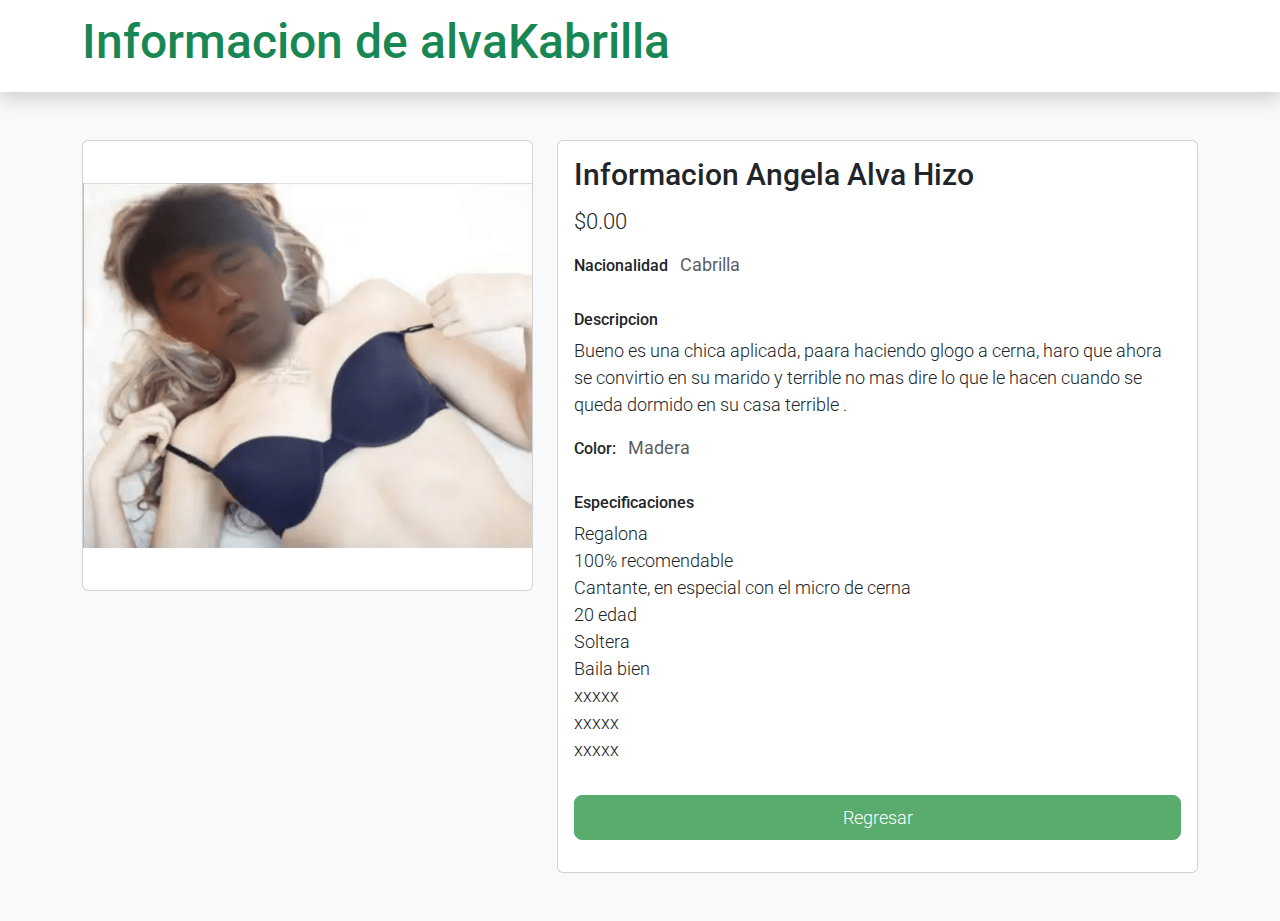
==== src/main/webapp/Alva.html @ a965a9cc "ProyectoInicial" ====
<!DOCTYPE html>
<html lang="en">

    <head>
        <title>Informacion</title>
        <meta charset="utf-8">
        <meta name="viewport" content="width=device-width, initial-scale=1">
        <link href="CssInformacion/bootstrap.min.css" rel="stylesheet" type="text/css"/>
        <link href="CssInformacion/fontawesome.css" rel="stylesheet" type="text/css"/>
        <link href="CssInformacion/custom.css" rel="stylesheet" type="text/css"/>
        <link href="CssInformacion/slick-theme.min.css" rel="stylesheet" type="text/css"/>
        <link href="CssInformacion/slick-theme.css" rel="stylesheet" type="text/css"/>
        <link href="CssInformacion/slick.min.css" rel="stylesheet" type="text/css"/>
        <link href="CssInformacion/templatemo.css" rel="stylesheet" type="text/css"/>
        <link href="CssInformacion/templatemo.css" rel="stylesheet" type="text/css"/>
        <link href="https://cdn.jsdelivr.net/npm/bootstrap@5.3.0/dist/css/bootstrap.min.css" rel="stylesheet">
        <link href="https://cdn.jsdelivr.net/npm/font-awesome@4.7.0/css/font-awesome.min.css" rel="stylesheet">


        <!-- Load fonts style after rendering the layout styles -->
        <link rel="stylesheet" href="https://fonts.googleapis.com/css2?family=Roboto:wght@100;200;300;400;500;700;900&display=swap">

        <!--
            
        TemplateMo 559 Zay Shop
        
        https://templatemo.com/tm-559-zay-shop
        
        -->
    </head>

    <body>
        <nav class="navbar navbar-expand-lg navbar-light shadow">
            <div class="container d-flex justify-content-between align-items-center">

                <a class="navbar-brand text-success logo h1 align-self-center" href="index.html">
                    Informacion de alvaKabrilla
                </a>

                <button class="navbar-toggler border-0" type="button" data-bs-toggle="collapse" data-bs-target="#templatemo_main_nav" aria-controls="navbarSupportedContent" aria-expanded="false" aria-label="Toggle navigation">
                    <span class="navbar-toggler-icon"></span>
                </button>
            </div>
        </nav>
        <!-- Close Header -->

        <!-- Modal -->
        <div class="modal fade bg-white" id="templatemo_search" tabindex="-1" role="dialog" aria-labelledby="exampleModalLabel" aria-hidden="true">
            <div class="modal-dialog modal-lg" role="document">
                <div class="w-100 pt-1 mb-5 text-right">
                    <button type="button" class="btn-close" data-bs-dismiss="modal" aria-label="Close"></button>
                </div>
                <form action="" method="get" class="modal-content modal-body border-0 p-0">
                    <div class="input-group mb-2">
                        <input type="text" class="form-control" id="inputModalSearch" name="q" placeholder="Search ...">
                        <button type="submit" class="input-group-text bg-success text-light">
                            <i class="fa fa-fw fa-search text-white"></i>
                        </button>
                    </div>
                </form>
            </div>
        </div>



        <!-- Open Content -->
        <section class="bg-light">
            <div class="container pb-5">
                <div class="row">
                    <div class="col-lg-5 mt-5">
                        <div class="card mb-3">
                            <img class="card-img img-fluid" src="assets/img/shaky/df.png" alt="Card image cap" id="product-detail">
                        </div>
                        <div class="row">
                            <!--Start Controls-->
                            <div class="col-1 align-self-center">
                                <a href="#multi-item-example" role="button" data-bs-slide="prev">
                                    <i class="text-dark fas fa-chevron-left"></i>
                                    <span class="sr-only">Atras</span>
                                </a>
                            </div>
                            <!--End Controls-->
                            <!--Start Carousel Wrapper-->
                            <div id="multi-item-example" class="col-10 carousel slide carousel-multi-item" data-bs-ride="carousel">
                                <!--Start Slides-->
                                <div class="carousel-inner product-links-wap" role="listbox">

                                    <!--First slide-->
                                    <!-- <div class="carousel-item active">
                                         <div class="row">
                                             <div class="col-4">
                                                 <a href="#" onclick="updateMainImage('assets/img/shaky/Shakira.jpg');">
                                                     <img class="card-img img-fluid" src="assets/img/shaky/Shakira.jpg" alt="Product Image 1">
                                                 </a>
                                             </div>
                                             <div class="col-4">
                                                   <a href="#" onclick="updateMainImage('assets/img/shaky/Shakira.jpg');">
                                                     <img class="card-img img-fluid" src="assets/img/shaky/Shakira.jpg" alt="Product Image 2">
                                                 </a>
                                             </div>
                                             <div class="col-4">
                                                   <a href="#" onclick="updateMainImage('assets/img/shaky/Shakira.jpg');">
                                                     <img class="card-img img-fluid" src="assets/img/shaky/Shakira.jpg" alt="Product Image 3">
                                                 </a>
                                             </div>
                                         </div>
                                     </div>
                                    <!--/.First slide-->

                                    <!--Second slide-->
                                    <div class="carousel-item">
                                        <div class="row">
                                            <div class="col-4">
                                                <a href="#" onclick="updateMainImage('assets/img/shaky/Shakira.jpg');">
                                                    <img class="card-img img-fluid" src="assets/img/shaky/Shakira.jpg" alt="Product Image 4">
                                                </a>
                                            </div>
                                            <div class="col-4">
                                                <a href="#" onclick="updateMainImage('assets/img/shaky/Shakira.jpg');">
                                                    <img class="card-img img-fluid" src="assets/img/shaky/Shakira.jpg" alt="Product Image 5">
                                                </a>
                                            </div>
                                            <div class="col-4">
                                                <a href="#" onclick="updateMainImage('assets/img/shaky/Shakira.jpg');">
                                                    <img class="card-img img-fluid" src="assets/img/shaky/Shakira.jpg" alt="Product Image 6">
                                                </a>
                                            </div>
                                        </div>
                                    </div>
                                    <!--/.Second slide-->

                                    <!--Third slide-->
                                    <div class="carousel-item">
                                        <div class="row">
                                            <div class="col-4">
                                                <a href="#" onclick="updateMainImage('assets/img/shaky/Shakira.jpg');">
                                                    <img class="card-img img-fluid" src="assets/img/shaky/Shakira.jpg" alt="Product Image 7">

                                                </a>
                                            </div>
                                            <div class="col-4">
                                                <a href="#" onclick="updateMainImage('assets/img/shaky/Shakira.jpg');">
                                                    <img class="card-img img-fluid" src="assets/img/shaky/descarga(1).jpg" alt="Product Image 8">
                                                </a>
                                            </div>
                                            <div class="col-4">
                                                <a href="#" onclick="updateMainImage('assets/img/shaky/Shakira.jpg');">
                                                    <img class="card-img img-fluid" src="assets/img/images.jpg" alt="Product Image 9">
                                                </a>
                                            </div>
                                        </div>
                                    </div>
                                    <!--/.Third slide-->
                                </div>
                                <!--End Slides-->
                            </div>
                            <!--End Carousel Wrapper-->
                            <!--Start Controls-->
                            <div class="col-1 align-self-center">
                                <a href="#multi-item-example" role="button" data-bs-slide="next">
                                    <i class="text-dark fas fa-chevron-right"></i>
                                    <span class="sr-only">Siguiente</span>
                                </a>
                            </div>
                            <!--End Controls-->
                        </div>
                    </div>
                    <!-- col end -->
                    <div class="col-lg-7 mt-5">
                        <div class="card">
                            <div class="card-body">
                                <h1 class="h2">Informacion Angela Alva Hizo</h1>
                                <p class="h3 py-2">$0.00</p>

                                <ul class="list-inline">
                                    <li class="list-inline-item">
                                        <h6>Nacionalidad</h6>
                                    </li>
                                    <li class="list-inline-item">
                                        <p class="text-muted"><strong>Cabrilla</strong></p>
                                    </li>
                                </ul>

                                <h6>Descripcion</h6>
                                <p>Bueno es una chica aplicada, paara haciendo glogo a cerna, haro que ahora se convirtio en su marido y terrible no mas dire lo que le hacen cuando se queda dormido en su casa terrible .</p>
                                <ul class="list-inline">
                                    <li class="list-inline-item">
                                        <h6>Color:</h6>
                                    </li>
                                    <li class="list-inline-item">
                                        <p class="text-muted"><strong>Madera</strong></p>
                                    </li>
                                </ul>

                                <h6>Especificaciones</h6>
                                <ul class="list-unstyled pb-3">
                                    <li>Regalona</li>
                                    <li>100% recomendable</li>
                                    <li>Cantante, en especial con el micro de cerna</li>
                                    <li>20 edad</li>
                                    <li>Soltera</li>
                                    <li>Baila bien</li>
                                    <li>xxxxx</li>
                                    <li>xxxxx</li>
                                    <li>xxxxx</li>
                                </ul>

                                <form action="" method="GET">
                                    <input type="hidden" name="product-title" value="Activewear">

                                    <div class="row pb-3">
                                        <div class="col d-grid">
                                            <a href="Informacion.html" class="btn btn-success btn-lg">Regresar</a>
                                        </div>

                                    </div>
                                </form>

                            </div>
                        </div>
                    </div>
                </div>
            </div>
        </section>

        <script src="assets/js/jquery-1.11.0.min.js"></script>
        <script src="assets/js/jquery-migrate-1.2.1.min.js"></script>
        <script src="assets/js/bootstrap.bundle.min.js"></script>
        <script src="assets/js/templatemo.js"></script>
        <script src="assets/js/custom.js"></script>
        <!-- End Script -->
        <script>
                                                   function updateMainImage(newImageSrc) {
                                                       // Obtiene el elemento de imagen principal
                                                       var mainImage = document.getElementById('product-detail');

                                                       // Actualiza la imagen principal con la nueva fuente
                                                       mainImage.src = newImageSrc;
                                                   }
        </script>
        <!-- Start Slider Script -->
        <script src="assets/js/slick.min.js"></script>
        <script>
                                                   $('#carousel-related-product').slick({
                                                       infinite: true,
                                                       arrows: false,
                                                       slidesToShow: 4,
                                                       slidesToScroll: 3,
                                                       dots: true,
                                                       responsive: [{
                                                               breakpoint: 1024,
                                                               settings: {
                                                                   slidesToShow: 3,
                                                                   slidesToScroll: 3
                                                               }
                                                           },
                                                           {
                                                               breakpoint: 600,
                                                               settings: {
                                                                   slidesToShow: 2,
                                                                   slidesToScroll: 3
                                                               }
                                                           },
                                                           {
                                                               breakpoint: 480,
                                                               settings: {
                                                                   slidesToShow: 2,
                                                                   slidesToScroll: 3
                                                               }
                                                           }
                                                       ]
                                                   });
        </script>
        <!-- End Slider Script -->

    </body>

</html>
---- src/main/webapp/CssInformacion/custom.css ----
/*
Custom Css
*/
---- src/main/webapp/CssInformacion/templatemo.css ----
/*

TemplateMo 559 Zay Shop

https://templatemo.com/tm-559-zay-shop

---------------------------------------------
Table of contents
------------------------------------------------
1. Typography
2. General
3. Nav
4. Hero Carousel
5. Accordion
6. Shop
7. Product
8. Carousel Hero
9. Carousel Brand
10. Services
11. Contact map
12. Footer
13. Small devices (landscape phones, 576px and up)
14. Medium devices (tablets, 768px and up)
15. Large devices (desktops, 992px and up)
16. Extra large devices (large desktops, 1200px and up)
--------------------------------------------- */




/* Typography */
body, ul, li, p, a, label, input, div {
  font-family: 'Roboto', sans-serif;
  font-size: 18px !important;
  font-weight: 300 !important;
}
.h1 {
  font-family: 'Roboto', sans-serif;
  font-size: 48px !important;
  font-weight: 200 !important;
}
.h2 {
  font-family: 'Roboto', sans-serif;
  font-size: 30px !important;
  font-weight: 300;
}
.h3 {
  font-family: 'Roboto', sans-serif;
  font-size: 22px !important;
}
/* General */
.logo { font-weight: 500 !important;}
.text-warning {  color: #ede861 !important;}
.text-muted { color: #bcbcbc !important;}
.text-success { color: #59ab6e !important;}
.text-light { color: #cfd6e1 !important;}
.bg-dark { background-color: #212934 !important;}
.bg-light { background-color: #e9eef5 !important;}
.bg-black { background-color: #1d242d !important;}
.bg-success { background-color: #59ab6e !important;}
.btn-success {
  background-color: #59ab6e !important;
  border-color: #56ae6c !important;
}
.pagination .page-link:hover {color: #000;}
.pagination .page-link:hover, .pagination .page-link.active {
  background-color: #69bb7e;
  color: #fff;
}
/* Nav */
#templatemo_nav_top { min-height: 40px;}
#templatemo_nav_top * { font-size: .9em !important;}
#templatemo_main_nav a { color: #212934;}
#templatemo_main_nav a:hover { color: #69bb7e;}
#templatemo_main_nav .navbar .nav-icon { margin-right: 20px;}

/* Hero Carousel */
#template-mo-zay-hero-carousel { background: #efefef !important;}
/* Accordion */
.templatemo-accordion a { color: #000;}
.templatemo-accordion a:hover { color: #333d4a;}
/* Shop */
.shop-top-menu a:hover { color: #69bb7e !important;}
/* Product */
.product-wap { box-shadow: 0px 5px 10px 0px rgba(0, 0, 0, 0.10);}
.product-wap .product-color-dot.color-dot-red { background:#f71515;}
.product-wap .product-color-dot.color-dot-blue { background:#6db4fe;}
.product-wap .product-color-dot.color-dot-black { background:#000000;}
.product-wap .product-color-dot.color-dot-light { background:#e0e0e0;}
.product-wap .product-color-dot.color-dot-green { background:#0bff7e;}
.card.product-wap .card .product-overlay {
  background: rgba(0,0,0,.2);
  visibility: hidden;
  opacity: 0;
  transition: .3s;
}
.card.product-wap:hover .card .product-overlay {
  visibility: visible;
  opacity: 1;
}
.card.product-wap a { color: #000;}
#carousel-related-product .slick-slide:focus { outline: none !important;}
#carousel-related-product .slick-dots li button:before {
  font-size: 15px;
  margin-top: 20px;
}
/* Brand */
.brand-img {
  filter: grayscale(100%);
  opacity: 0.5;
  transition: .5s;
}
.brand-img:hover {
  filter: grayscale(0%);
  opacity: 1;
}
/* Carousel Hero */
#template-mo-zay-hero-carousel .carousel-indicators li {
  margin-top: -50px;
  background-color: #59ab6e;
}
#template-mo-zay-hero-carousel .carousel-control-next i,
#template-mo-zay-hero-carousel .carousel-control-prev i {
  color: #59ab6e !important;
  font-size: 2.8em !important;
}
/* Carousel Brand */
.tempaltemo-carousel .h1 {
  font-size: .5em !important;
  color: #000 !important;
}
/* Services */
.services-icon-wap {transition: .3s;}
.services-icon-wap:hover, .services-icon-wap:hover i {color: #fff;}
.services-icon-wap:hover {background: #69bb7e;}
/* Contact map */
.leaflet-control a, .leaflet-control { font-size: 10px !important;}
.form-control { border: 1px solid #e8e8e8;}
/* Footer */
#tempaltemo_footer a { color: #dcdde1;}
#tempaltemo_footer a:hover { color: #68bb7d;}
#tempaltemo_footer ul.footer-link-list li { padding-top: 10px;}
#tempaltemo_footer ul.footer-icons li {
  width: 2.6em;
  height: 2.6em;
  line-height: 2.6em;
}
#tempaltemo_footer ul.footer-icons li:hover {
  background-color: #cfd6e1;
  transition: .5s;
}
#tempaltemo_footer ul.footer-icons li:hover i {
  color: #212934;
  transition: .5s;
}
#tempaltemo_footer .border-light { border-color: #2d343f !important;}
/*
// Extra small devices (portrait phones, less than 576px)
// No media query since this is the default in Bootstrap
*/
/* Small devices (landscape phones, 576px and up)*/
.product-wap .h3, .product-wap li, .product-wap i, .product-wap p {
  font-size: 12px !important;
}
.product-wap .product-color-dot {
  width: 6px;
  height: 6px;
}

@media (min-width: 576px) {
  .tempaltemo-carousel .h1 { font-size: 1em !important;}
}

/*// Medium devices (tablets, 768px and up)*/
@media (min-width: 768px) {
  #templatemo_main_nav .navbar-nav {max-width: 450px;}
 }

/* Large devices (desktops, 992px and up)*/
@media (min-width: 992px) {
  #templatemo_main_nav .navbar-nav {max-width: 550px;}
  #template-mo-zay-hero-carousel .carousel-item {min-height: 30rem !important;}
  .product-wap .h3, .product-wap li, .product-wap i, .product-wap p {font-size: 18px !important;}
  .product-wap .product-color-dot {
    width: 12px;
    height: 12px;
  }
}

/* Extra large devices (large desktops, 1200px and up)*/
@media (min-width: 1200px) {}
---- src/main/webapp/CssInformacion/templatemo.css ----
/*

TemplateMo 559 Zay Shop

https://templatemo.com/tm-559-zay-shop

---------------------------------------------
Table of contents
------------------------------------------------
1. Typography
2. General
3. Nav
4. Hero Carousel
5. Accordion
6. Shop
7. Product
8. Carousel Hero
9. Carousel Brand
10. Services
11. Contact map
12. Footer
13. Small devices (landscape phones, 576px and up)
14. Medium devices (tablets, 768px and up)
15. Large devices (desktops, 992px and up)
16. Extra large devices (large desktops, 1200px and up)
--------------------------------------------- */




/* Typography */
body, ul, li, p, a, label, input, div {
  font-family: 'Roboto', sans-serif;
  font-size: 18px !important;
  font-weight: 300 !important;
}
.h1 {
  font-family: 'Roboto', sans-serif;
  font-size: 48px !important;
  font-weight: 200 !important;
}
.h2 {
  font-family: 'Roboto', sans-serif;
  font-size: 30px !important;
  font-weight: 300;
}
.h3 {
  font-family: 'Roboto', sans-serif;
  font-size: 22px !important;
}
/* General */
.logo { font-weight: 500 !important;}
.text-warning {  color: #ede861 !important;}
.text-muted { color: #bcbcbc !important;}
.text-success { color: #59ab6e !important;}
.text-light { color: #cfd6e1 !important;}
.bg-dark { background-color: #212934 !important;}
.bg-light { background-color: #e9eef5 !important;}
.bg-black { background-color: #1d242d !important;}
.bg-success { background-color: #59ab6e !important;}
.btn-success {
  background-color: #59ab6e !important;
  border-color: #56ae6c !important;
}
.pagination .page-link:hover {color: #000;}
.pagination .page-link:hover, .pagination .page-link.active {
  background-color: #69bb7e;
  color: #fff;
}
/* Nav */
#templatemo_nav_top { min-height: 40px;}
#templatemo_nav_top * { font-size: .9em !important;}
#templatemo_main_nav a { color: #212934;}
#templatemo_main_nav a:hover { color: #69bb7e;}
#templatemo_main_nav .navbar .nav-icon { margin-right: 20px;}

/* Hero Carousel */
#template-mo-zay-hero-carousel { background: #efefef !important;}
/* Accordion */
.templatemo-accordion a { color: #000;}
.templatemo-accordion a:hover { color: #333d4a;}
/* Shop */
.shop-top-menu a:hover { color: #69bb7e !important;}
/* Product */
.product-wap { box-shadow: 0px 5px 10px 0px rgba(0, 0, 0, 0.10);}
.product-wap .product-color-dot.color-dot-red { background:#f71515;}
.product-wap .product-color-dot.color-dot-blue { background:#6db4fe;}
.product-wap .product-color-dot.color-dot-black { background:#000000;}
.product-wap .product-color-dot.color-dot-light { background:#e0e0e0;}
.product-wap .product-color-dot.color-dot-green { background:#0bff7e;}
.card.product-wap .card .product-overlay {
  background: rgba(0,0,0,.2);
  visibility: hidden;
  opacity: 0;
  transition: .3s;
}
.card.product-wap:hover .card .product-overlay {
  visibility: visible;
  opacity: 1;
}
.card.product-wap a { color: #000;}
#carousel-related-product .slick-slide:focus { outline: none !important;}
#carousel-related-product .slick-dots li button:before {
  font-size: 15px;
  margin-top: 20px;
}
/* Brand */
.brand-img {
  filter: grayscale(100%);
  opacity: 0.5;
  transition: .5s;
}
.brand-img:hover {
  filter: grayscale(0%);
  opacity: 1;
}
/* Carousel Hero */
#template-mo-zay-hero-carousel .carousel-indicators li {
  margin-top: -50px;
  background-color: #59ab6e;
}
#template-mo-zay-hero-carousel .carousel-control-next i,
#template-mo-zay-hero-carousel .carousel-control-prev i {
  color: #59ab6e !important;
  font-size: 2.8em !important;
}
/* Carousel Brand */
.tempaltemo-carousel .h1 {
  font-size: .5em !important;
  color: #000 !important;
}
/* Services */
.services-icon-wap {transition: .3s;}
.services-icon-wap:hover, .services-icon-wap:hover i {color: #fff;}
.services-icon-wap:hover {background: #69bb7e;}
/* Contact map */
.leaflet-control a, .leaflet-control { font-size: 10px !important;}
.form-control { border: 1px solid #e8e8e8;}
/* Footer */
#tempaltemo_footer a { color: #dcdde1;}
#tempaltemo_footer a:hover { color: #68bb7d;}
#tempaltemo_footer ul.footer-link-list li { padding-top: 10px;}
#tempaltemo_footer ul.footer-icons li {
  width: 2.6em;
  height: 2.6em;
  line-height: 2.6em;
}
#tempaltemo_footer ul.footer-icons li:hover {
  background-color: #cfd6e1;
  transition: .5s;
}
#tempaltemo_footer ul.footer-icons li:hover i {
  color: #212934;
  transition: .5s;
}
#tempaltemo_footer .border-light { border-color: #2d343f !important;}
/*
// Extra small devices (portrait phones, less than 576px)
// No media query since this is the default in Bootstrap
*/
/* Small devices (landscape phones, 576px and up)*/
.product-wap .h3, .product-wap li, .product-wap i, .product-wap p {
  font-size: 12px !important;
}
.product-wap .product-color-dot {
  width: 6px;
  height: 6px;
}

@media (min-width: 576px) {
  .tempaltemo-carousel .h1 { font-size: 1em !important;}
}

/*// Medium devices (tablets, 768px and up)*/
@media (min-width: 768px) {
  #templatemo_main_nav .navbar-nav {max-width: 450px;}
 }

/* Large devices (desktops, 992px and up)*/
@media (min-width: 992px) {
  #templatemo_main_nav .navbar-nav {max-width: 550px;}
  #template-mo-zay-hero-carousel .carousel-item {min-height: 30rem !important;}
  .product-wap .h3, .product-wap li, .product-wap i, .product-wap p {font-size: 18px !important;}
  .product-wap .product-color-dot {
    width: 12px;
    height: 12px;
  }
}

/* Extra large devices (large desktops, 1200px and up)*/
@media (min-width: 1200px) {}
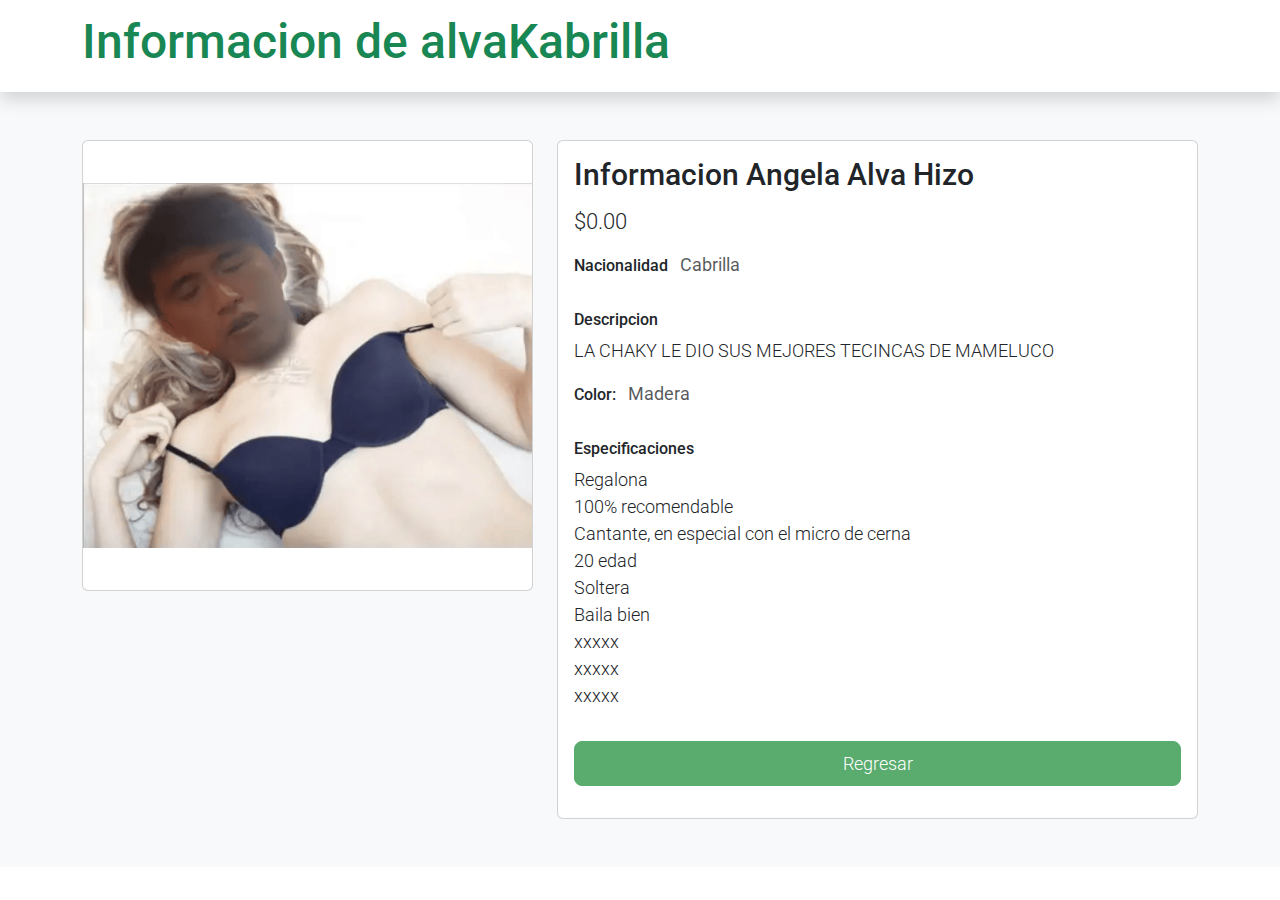
==== commit 2df66b49: "eso tilin" ====
--- a/src/main/webapp/Alva.html
+++ b/src/main/webapp/Alva.html
@@ -182,7 +182,7 @@
                                 </ul>
 
                                 <h6>Descripcion</h6>
-                                <p>Bueno es una chica aplicada, paara haciendo glogo a cerna, haro que ahora se convirtio en su marido y terrible no mas dire lo que le hacen cuando se queda dormido en su casa terrible .</p>
+                                <p> LA CHAKY LE DIO SUS MEJORES TECINCAS DE MAMELUCO</p>
                                 <ul class="list-inline">
                                     <li class="list-inline-item">
                                         <h6>Color:</h6>
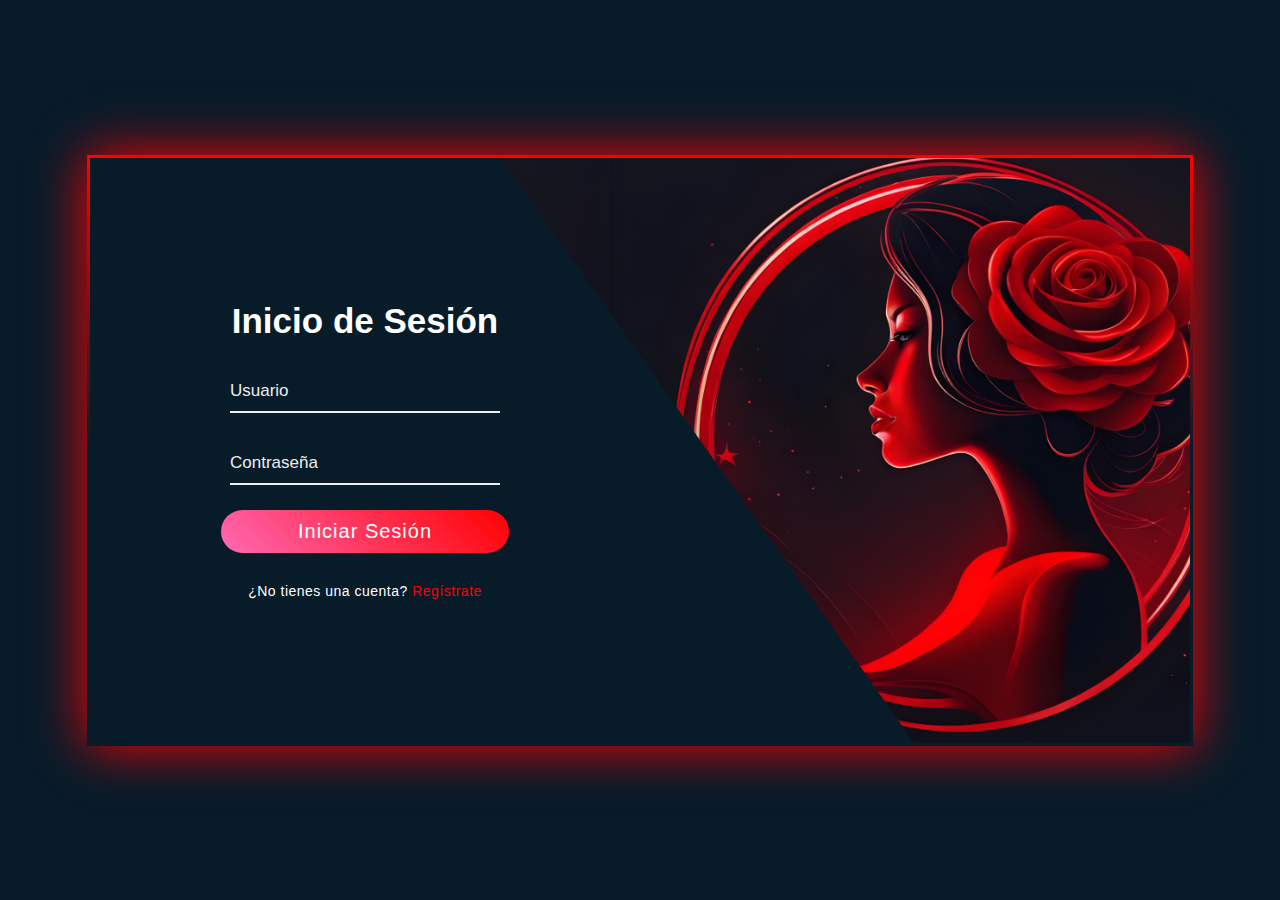
==== commit 92a30770: "adriansito" ====
--- a/src/main/webapp/Alva.html
+++ b/src/main/webapp/Alva.html
@@ -30,10 +30,37 @@
     </head>
 
     <body>
+        <script src="https://code.jquery.com/jquery-3.6.0.min.js"></script>
+        <script>
+            function verificarSesion() {
+                $.ajax({
+                    url: 'validarSesion',
+                    type: 'GET',
+                    dataType: 'json',
+                    success: function (response) {
+                        if (response.resultado === "ok") {
+                            //$("#usernameSpan").text(response.logiUsua);
+                        } else {
+                            // El usuario no está autenticado, redirigir a index.html
+                            console.log("Redirigiendo a index.html");
+                            window.location.href = "index.html";
+                        }
+                    },
+                    error: function (jqXHR, textStatus, errorThrown) {
+                        console.log("Error: " + textStatus + ", " + errorThrown);
+                        // Si ocurre un error, redirigir a index.html
+                        window.location.href = "index.html";
+                    }
+                });
+            }
+            $(document).ready(function () {
+                verificarSesion();
+            });
+        </script>
         <nav class="navbar navbar-expand-lg navbar-light shadow">
             <div class="container d-flex justify-content-between align-items-center">
 
-                <a class="navbar-brand text-success logo h1 align-self-center" href="index.html">
+                <a class="navbar-brand text-success logo h1 align-self-center" >
                     Informacion de alvaKabrilla
                 </a>
 
@@ -182,7 +209,7 @@
                                 </ul>
 
                                 <h6>Descripcion</h6>
-                                <p> LA CHAKY LE DIO SUS MEJORES TECINCAS DE MAMELUCO</p>
+                                <p>Bueno es una chica aplicada, paara haciendo glogo a cerna, haro que ahora se convirtio en su marido y terrible no mas dire lo que le hacen cuando se queda dormido en su casa terrible .</p>
                                 <ul class="list-inline">
                                     <li class="list-inline-item">
                                         <h6>Color:</h6>
@@ -228,48 +255,48 @@
         <script src="assets/js/bootstrap.bundle.min.js"></script>
         <script src="assets/js/templatemo.js"></script>
         <script src="assets/js/custom.js"></script>
-        <!-- End Script -->
+
         <script>
-                                                   function updateMainImage(newImageSrc) {
-                                                       // Obtiene el elemento de imagen principal
-                                                       var mainImage = document.getElementById('product-detail');
-
-                                                       // Actualiza la imagen principal con la nueva fuente
-                                                       mainImage.src = newImageSrc;
-                                                   }
+                                                    function updateMainImage(newImageSrc) {
+                                                        // Obtiene el elemento de imagen principal
+                                                        var mainImage = document.getElementById('product-detail');
+
+                                                        // Actualiza la imagen principal con la nueva fuente
+                                                        mainImage.src = newImageSrc;
+                                                    }
         </script>
         <!-- Start Slider Script -->
         <script src="assets/js/slick.min.js"></script>
         <script>
-                                                   $('#carousel-related-product').slick({
-                                                       infinite: true,
-                                                       arrows: false,
-                                                       slidesToShow: 4,
-                                                       slidesToScroll: 3,
-                                                       dots: true,
-                                                       responsive: [{
-                                                               breakpoint: 1024,
-                                                               settings: {
-                                                                   slidesToShow: 3,
-                                                                   slidesToScroll: 3
-                                                               }
-                                                           },
-                                                           {
-                                                               breakpoint: 600,
-                                                               settings: {
-                                                                   slidesToShow: 2,
-                                                                   slidesToScroll: 3
-                                                               }
-                                                           },
-                                                           {
-                                                               breakpoint: 480,
-                                                               settings: {
-                                                                   slidesToShow: 2,
-                                                                   slidesToScroll: 3
-                                                               }
-                                                           }
-                                                       ]
-                                                   });
+                                                    $('#carousel-related-product').slick({
+                                                        infinite: true,
+                                                        arrows: false,
+                                                        slidesToShow: 4,
+                                                        slidesToScroll: 3,
+                                                        dots: true,
+                                                        responsive: [{
+                                                                breakpoint: 1024,
+                                                                settings: {
+                                                                    slidesToShow: 3,
+                                                                    slidesToScroll: 3
+                                                                }
+                                                            },
+                                                            {
+                                                                breakpoint: 600,
+                                                                settings: {
+                                                                    slidesToShow: 2,
+                                                                    slidesToScroll: 3
+                                                                }
+                                                            },
+                                                            {
+                                                                breakpoint: 480,
+                                                                settings: {
+                                                                    slidesToShow: 2,
+                                                                    slidesToScroll: 3
+                                                                }
+                                                            }
+                                                        ]
+                                                    });
         </script>
         <!-- End Slider Script -->
 
